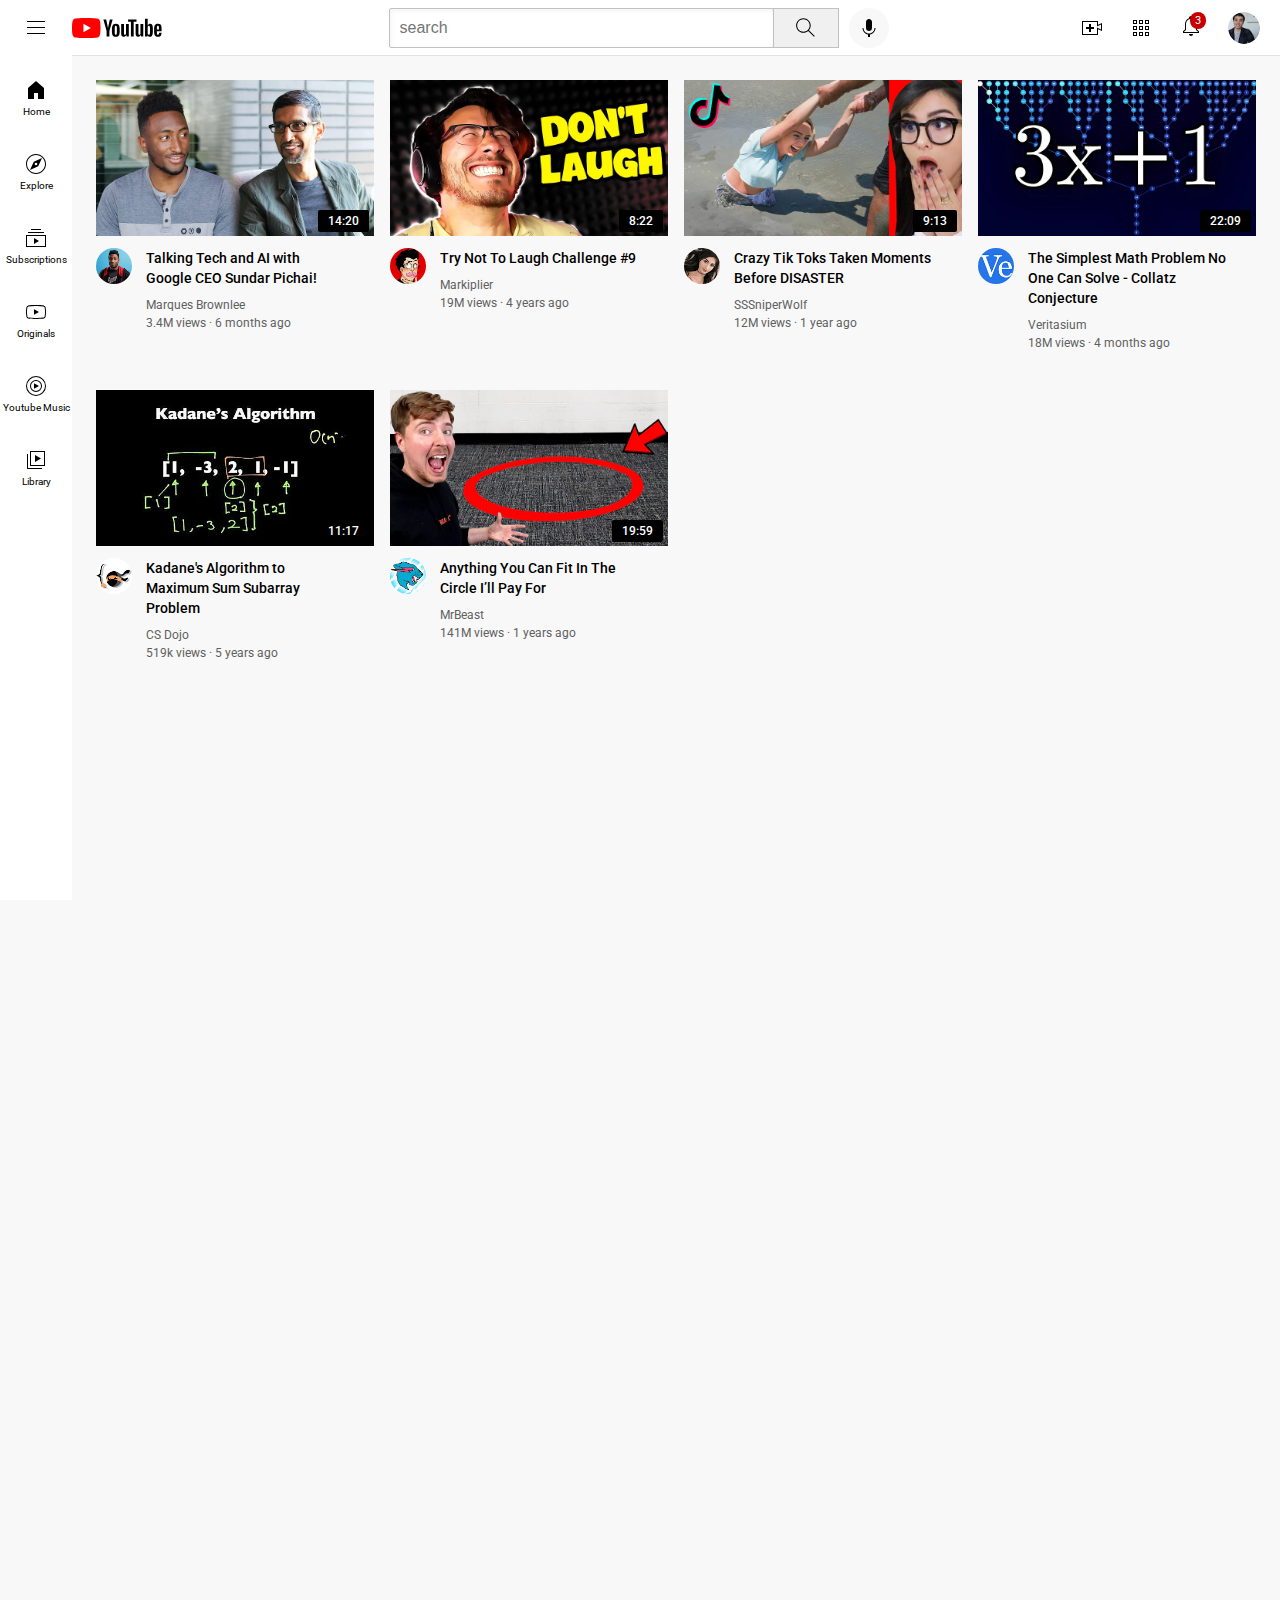
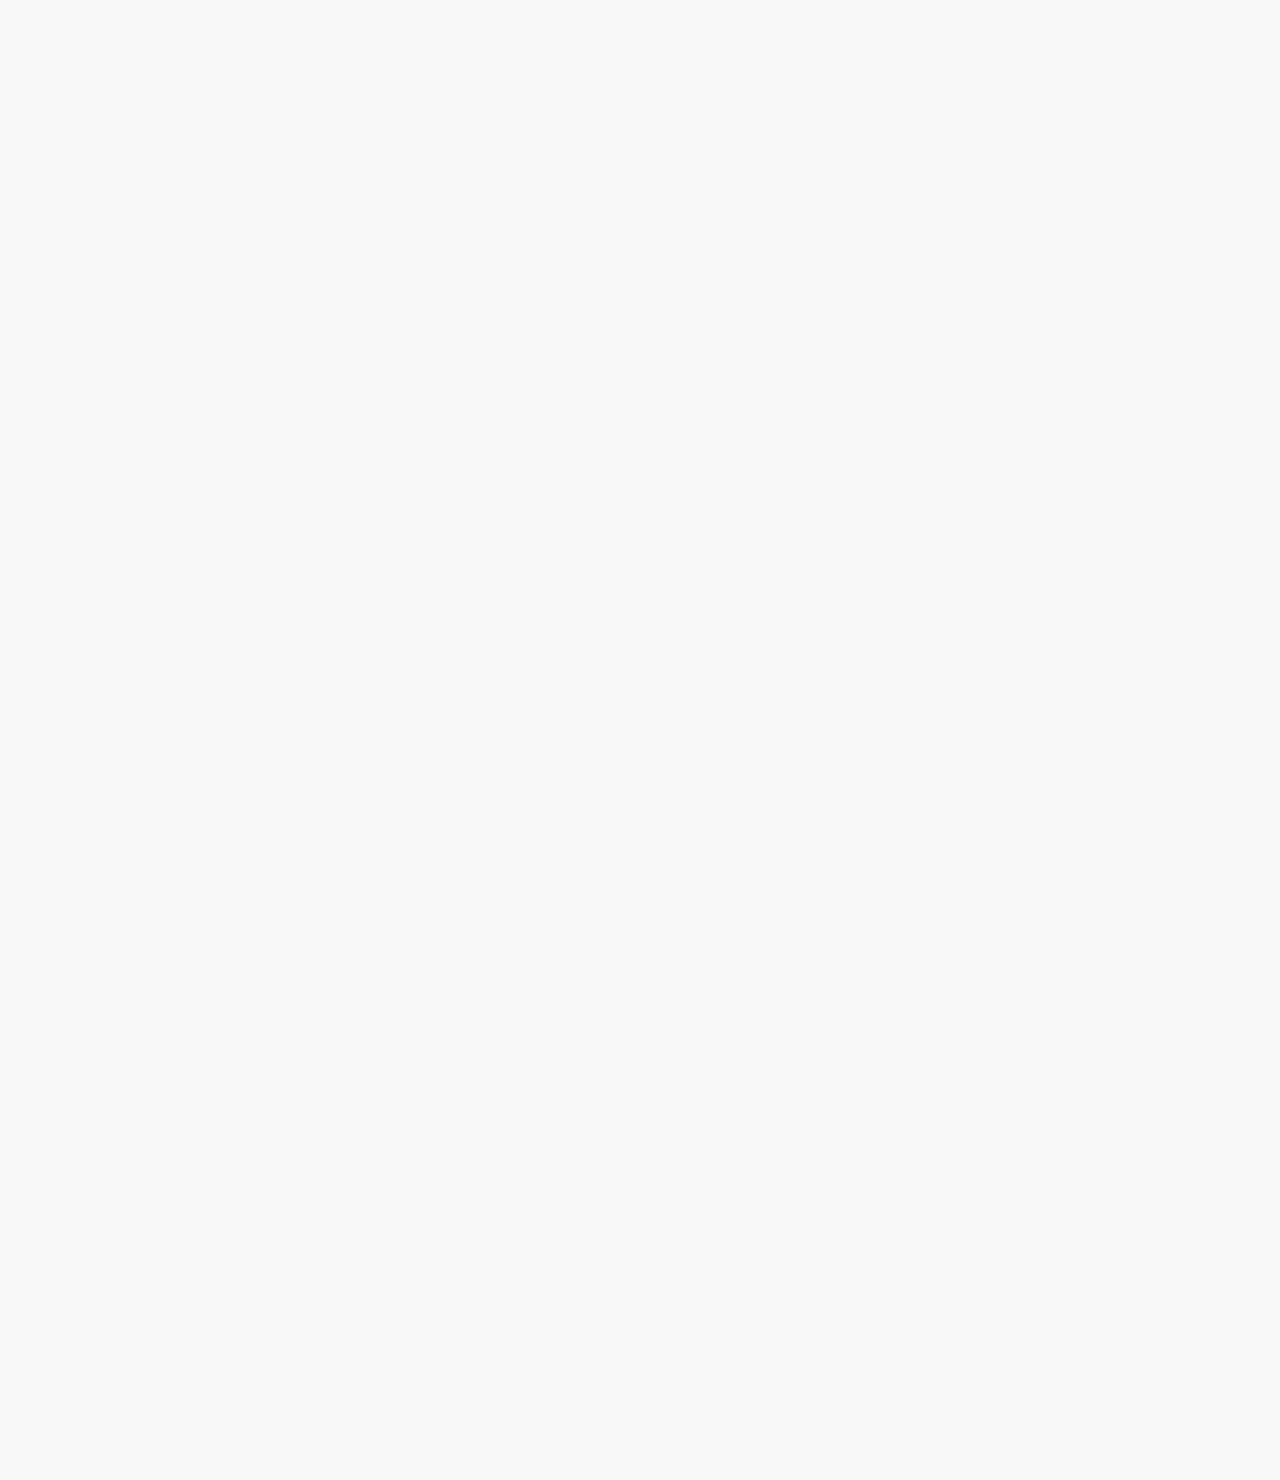
==== index.html @ a24e0095 "Rename youtube.html to index.html" ====
<!DOCTYPE html>
<html>
  <head><meta charset="utf-8">
    
      <title>youtube.com clone</title>

      <link rel="preconnect" href="https://fonts.googleapis.com">
  <link rel="preconnect" href="https://fonts.gstatic.com" crossorigin="">
  <link href="https://fonts.googleapis.com/css2?family=Roboto:wght@400;500;700&amp;display=swap" rel="stylesheet">

  <link rel="stylesheet" href="styles/general.css">
  <link rel="stylesheet" href="styles/video.css">
  <link rel="stylesheet" href="styles/header.css">
  <link rel="stylesheet" href="styles/sidebar.css">
   </head>
<body >
    
    <div class="header">
      <div class="left-section">
        <img class="hamburger-menu" src="icons/hamburger-menu.svg">
        <img class="youtube-logo" src="icons/youtube-logo.svg">
      </div>
      <div class="middle-section"> 
        <input class="search-bar" type="text" placeholder="search">
        <button class="search-button">
          <img class="search-icon" src="icons/search.svg">
          <div class="tooltip">Search</div>
        </button>
        <button class="voice-search-button">
          <img class="voice-search-icon" = src="icons/voice-search-icon.svg">
          <div class="tooltip">Search with your voice</div>
        </button>
      </div>
      <div class="right-section">
        <img class="upload-icon" src="icons/upload.svg">
        <img class="youtube-apps-icon" src="icons/youtube-apps.svg">
        <div class="notifications-icon-container">
          <img class="notifications-icon" src="icons/notifications.svg">
          <div class="notifications-count">3</div>
        </div>
        
        <img class="current-user-pic" src="chanel-pictures/my-channel.jpeg">
      </div>
     
    </div>
    <div class="sidebar">
      <div class="sidebar-link"><img src="icons/home.svg">
      <div>Home</div>
      </div>
      <div class="sidebar-link"><img src="icons/explore.svg">
      <div>Explore</div>
      </div>
      <div class="sidebar-link"><img src="icons/subscriptions.svg">
      <div>Subscriptions</div>
      </div>
      <div class="sidebar-link"><img src="icons/originals.svg">
      <div>Originals</div>
      </div>
      <div class="sidebar-link"><img src="icons/youtube-music.svg">
      <div>Youtube Music</div>
      </div>
      <div class="sidebar-link"><img src="icons/library.svg">
      <div>Library</div>
      </div>
    </div>
    
    <div class="video-grid">
      <div 
      class="video-preview">
         <div class="thumbnail-row"> 
           <img class="thumbnail" 
           src="thumbnails/thumbnail-1.webp">
           <div class="video-time">
            14:20</div>
         </div>
       <div class="video-info-grid">  
        <div class="channel-pic">
           <img class="profile-pic" src="chanel-pictures/channel-1.jpeg">
         </div>
         <div class="video-info">
       
             <p class="video-title">
             Talking Tech and AI with Google CEO Sundar Pichai!
           </p>
           <p class="video-author">
             Marques Brownlee 
           </p>
           <p class="video-stats">
             3.4M views · 6 months ago
           </p>
           </div>
         </div>
       </div>
       <div
        class="video-preview">
              <div class="thumbnail-row"> 
                <img class="thumbnail" 
                src="thumbnails/thumbnail-2.webp">
                <div class="video-time2">
                  8:22
                </div>
              </div>
           <div class="video-info-grid">
              <div class="channel-pic">
                <img class="profile-pic" src="chanel-pictures/channel-2.jpeg">
              </div>
              <div class="video-info">
                <p class="video-title">
                Try Not To Laugh Challenge #9
              </p>
              <p class="video-author">
               Markiplier 
              </p>
              <p class="video-stats">
               19M views · 4 years ago
              </p>
                 </div>
           </div>
       </div>          
   
   
       <div 
      class="video-preview">
         <div class="thumbnail-row"> 
           <img class="thumbnail" 
           src="thumbnails/thumbnail-3.webp">
           <div class="video-time3">
            9:13
           </div>
         </div>
       <div class="video-info-grid">  
        <div class="channel-pic">
           <img class="profile-pic" src="chanel-pictures/channel-3.jpeg">
         </div>
         <div class="video-info">
       
             <p class="video-title">
             Crazy Tik Toks Taken Moments Before DISASTER
           </p>
           <p class="video-author">
            SSSniperWolf 
           </p>
           <p class="video-stats">
             12M views · 1 year ago
           </p>
           </div>
         </div>
       </div>
       <div
        class="video-preview">
              <div class="thumbnail-row"> 
                <img class="thumbnail" 
                src="thumbnails/thumbnail-4.webp">
                <div class="video-time4">
                  22:09
                 </div>
              </div>
           <div class="video-info-grid">
              <div class="channel-pic">
                <img class="profile-pic" src="chanel-pictures/channel-4.jpeg">
              </div>
              <div class="video-info">
                <p class="video-title">
                The Simplest Math Problem No One Can Solve - Collatz Conjecture </p>
              <p class="video-author">
               Veritasium 
              </p>
              <p class="video-stats">
               18M views · 4 months ago
              </p>
                 </div>
           </div>
       </div>          
   
   
       <div 
      class="video-preview">
         <div class="thumbnail-row"> 
           <img class="thumbnail" 
           src="thumbnails/thumbnail-5.webp">
           <div class="video-time5">
            11:17
           </div>
         </div>
       <div class="video-info-grid">  
        <div class="channel-pic">
           <img class="profile-pic" src="chanel-pictures/channel-5.jpeg">
         </div>
         <div class="video-info">
       
             <p class="video-title">
             Kadane's Algorithm to Maximum Sum Subarray Problem
           </p>
           <p class="video-author">
             CS Dojo 
           </p>
           <p class="video-stats">
             519k views · 5 years ago
           </p>
           </div>
         </div>
       </div>
       <div
        class="video-preview">
              <div class="thumbnail-row"> 
                <img class="thumbnail" 
                src="thumbnails/thumbnail-6.webp">
                <div class="video-time6">
                  19:59
                </div>
              </div>
           <div class="video-info-grid">
              <div class="channel-pic">
                <img class="profile-pic" src="chanel-pictures/channel-6.jpeg">
              </div>
              <div class="video-info">
                <p class="video-title">
                Anything You Can Fit In The Circle I’ll Pay For
              </p>
              <p class="video-author">
               MrBeast 
              </p>
              <p class="video-stats">
               141M views · 1 years ago
              </p>
                 </div>
           </div>
       </div>          
    </div>
   

  </body>

</html>
---- styles/general.css ----
p{
  font-family: roboto,arial;
  margin-top: 0;
  margin-bottom: 0;
}
body{
  margin: 0;
  height: 3000px;
  padding-top:80px;
  padding-left: 96px;
  padding-right: 24px;
  background-color: rgb(248, 248, 248);
  font-family: roboto,arial;
}
---- styles/video.css ----
.video-author,.profile-pic,.thumbnail,.video-title{
  cursor: pointer;
  
}
.thumbnail{
  width: 100%;  

}

.video-title{
  margin-top: 0px;
  font-size: 14px;
  font-weight: 500;
  line-height: 20px;
  margin-bottom: 10px;
  
}
.video-author,.video-stats{
  font-size: 12px;
  color: rgb(96, 96, 96);

}
.video-author{
  margin-bottom: 4px;
}

.video-info-grid{
  display: grid;
  grid-template-columns: 50px 1fr;
}
.video-grid{
  display: grid;
  grid-template-columns: 1fr 1fr 1fr;
  column-gap: 16px;
  row-gap: 40px;
}
.channel-pic{
  width: 50px;
  vertical-align: top;

}
.video-info{
  display: inline-block;
  width: 200px;

}
.profile-pic{
  width: 36px;
  border-radius: 50px;
}
.thumbnail-row{
  margin-bottom: 8px;
  position: relative;
}
.video-time,.video-time2,.video-time3,
.video-time4,.video-time5,.video-time6{
  background-color: black;
  color: white;
  position: absolute;
  bottom: 8px;
  right: 5px;
  font-size: 12px;
  font-weight: 500;
  padding: 4px 10px;
  border-radius: 2px;

}
@media (max-width: 700px) {
  .video-grid{
    grid-template-columns: 1fr 1fr;
  }
}
@media(min-width:701px) and (max-width:999px){
  .video-grid{
    grid-template-columns: 1fr 1fr 1fr;
  }
}
@media (min-width:1000px){
  .video-grid{
    grid-template-columns: 1fr 1fr 1fr 1fr;
  }
}
---- styles/header.css ----
.header{
  height: 55px;
  display: flex;
  flex-direction: row;
  justify-content: space-between;
  background-color: white;
  z-index: 100;

  position: fixed;
  top: 0;
  right: 0;
  left: 0;
  border-bottom-width: 1px;
  border-bottom-style: solid;
  border-bottom-color: rgb(226, 226, 226);

}
.left-section{
  align-items: center;
  display: flex;
}
.middle-section{
  flex: 1;
  margin-left: 70px;
  margin-right: 35px;
  max-width: 500px;
  display: flex;
  align-items: center;

}
.search-bar{
  flex: 1;
  width: 0;
  height: 36px;
  padding-left:10px ;
  font-size: 16px;
  border-width: 1px;
  border-style: solid;
  border-color: rgb(193, 193, 193);
  border-radius: 2px;
  box-shadow: inset 1px 2px 5px rgba(0, 0, 0, 0.05);
}
.search-bar::placeholder{
  font-size: 16px;
}
.search-button{
  height: 40px;
  width: 66px;
  background-color: rgb(240, 240, 240);
  border-width: 1px;
  border-style: solid;
  border-color: rgb(192, 192, 192);
  margin-left: -1px;
  margin-right: 10px;
  cursor: pointer;

}
.search-button,.voice-search-button{
  position: relative;
  display: flex;
  justify-content: center;
  align-items: center;
  
}

.voice-search-button{
  height: 40px;
  width: 40px;
  border-radius: 20px;
  border: none;
  background-color: rgb(248, 248, 248);
  cursor: pointer;
  
}

.search-icon{
  height: 25px;

}

.search-button .tooltip,
.voice-search-button .tooltip{
  position: absolute;
  background-color: gray;
  color: white;
  padding-top: 4px;
  padding-bottom: 4px;
  padding-left: 8px;
  padding-right: 8px;
  border-radius: 2px;
  font-size: 12px;
  bottom: -30px;
  opacity: 0;
  pointer-events: none;
  white-space: nowrap;
}
.search-button:hover .tooltip,
.voice-search-button:hover .tooltip{
  opacity: 1;
  transition: opacity 0.15s;
}

.voice-search-icon{
  height: 24px;

}
.right-section{
  margin-right: 20px;
  width: 180px;
  display: flex;
  align-items: center;
  justify-content: space-between;
  flex-shrink: 0;
}
.hamburger-menu{
  height: 24px;
  margin-left: 24px;
  margin-right: 24px;
}
.youtube-logo{
  height: 20px;
}
.upload-icon{
  height: 24px;
}
.youtube-apps-icon{
  height: 24px;
}
.notifications-icon{
  height: 24px;
}
.notifications-icon-container{
  position: relative;
}
.notifications-count{
  position: absolute;
  background-color: rgb(200, 0, 0);
  top: -2px;
  right: -3px;
  color: white;
  font-size: 11px;
  padding-left: 5px;
  padding-right: 5px;
  padding-top:2px;
  padding-bottom: 2px;
  border-radius: 10px;
}
.current-user-pic{
  height: 32px;
  border-radius: 16px;
}
.upload-icon,.current-user-pic,.hamburger-menu,
.notifications-count,.notifications-icon,
.youtube-apps-icon,.youtube-logo{
  cursor: pointer;
}
---- styles/sidebar.css ----
.sidebar{
  position: fixed;
  left: 0;
  bottom: 0;
  top: 55px;
  background-color: white;
  width: 72px;
  z-index: 200;
  padding-top: 5px;
}
.sidebar-link{
  height: 74px;
  display: flex;
  justify-content: center;
  align-items: center;
  flex-direction: column;
  cursor: pointer;

}
.sidebar-link:hover{
  background-color: rgb(235, 235, 235);
}
.sidebar-link img {
  height: 24px;
  margin-bottom: 4px;
}
.sidebar-link div{
  font-size: 10px;
}
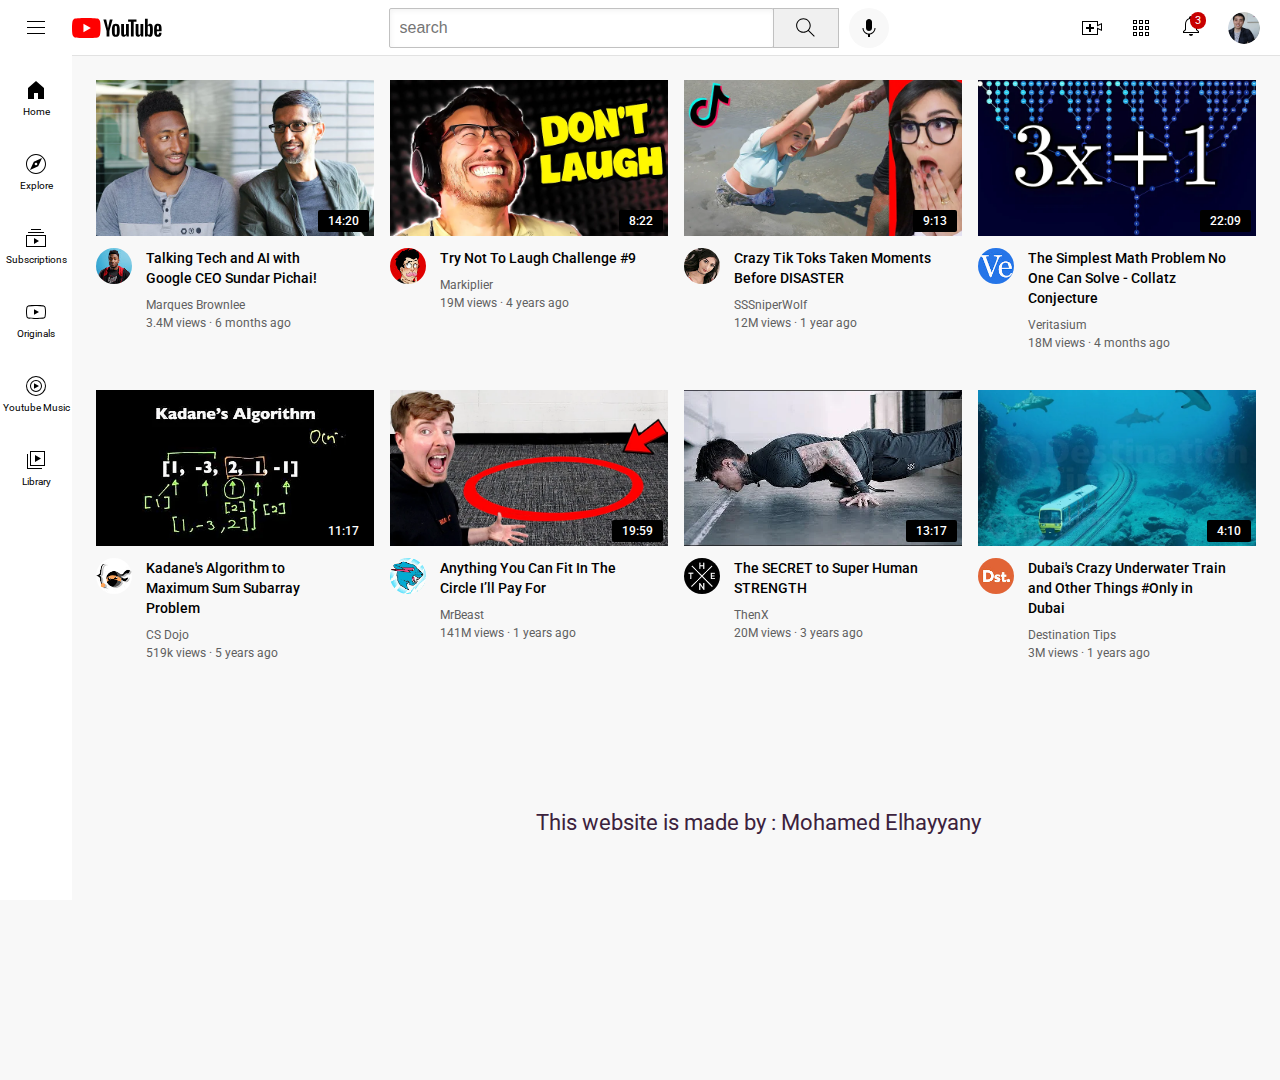
==== commit a10f818a: "Rename youtube.html to index.html" ====
--- a/index.html
+++ b/index.html
@@ -14,6 +14,7 @@
   <link rel="stylesheet" href="styles/sidebar.css">
    </head>
 <body >
+
     
     <div class="header">
       <div class="left-section">
@@ -226,6 +227,61 @@
                  </div>
            </div>
        </div>          
+       <div
+       class="video-preview">
+             <div class="thumbnail-row"> 
+               <img class="thumbnail" 
+               src="thumbnails/thumbnail-9.webp">
+               <div class="video-time7">
+                 13:17
+               </div>
+             </div>
+          <div class="video-info-grid">
+             <div class="channel-pic">
+               <img class="profile-pic" src="chanel-pictures/channel-9.jpeg">
+             </div>
+             <div class="video-info">
+               <p class="video-title">                
+                The SECRET to Super Human STRENGTH 
+             </p>
+             <p class="video-author">
+              ThenX
+             </p>
+             <p class="video-stats">
+              20M views · 3 years ago
+             </p>
+                </div>
+          </div>
+      </div>  
+      <div
+      class="video-preview">
+            <div class="thumbnail-row"> 
+              <img class="thumbnail" 
+              src="thumbnails/thumbnail-11.webp">
+              <div class="video-time6">
+                4:10
+              </div>
+            </div>
+         <div class="video-info-grid">
+            <div class="channel-pic">
+              <img class="profile-pic" src="chanel-pictures/channel-11.jpeg">
+            </div>
+            <div class="video-info">
+              <p class="video-title">
+              Dubai's Crazy Underwater Train and Other Things #Only in Dubai
+            </p>
+            <p class="video-author">
+              Destination Tips 
+            </p>
+            <p class="video-stats">
+             3M views · 1 years ago
+            </p>
+               </div>
+         </div>
+     </div>  
+    </div>
+    <div class="copyrights">
+      <p>This website is made by : Mohamed Elhayyany</p>
     </div>
    
 
--- a/styles/general.css
+++ b/styles/general.css
@@ -5,7 +5,7 @@
 }
 body{
   margin: 0;
-  height: 3000px;
+  height: 1000px;
   padding-top:80px;
   padding-left: 96px;
   padding-right: 24px;
--- a/styles/video.css
+++ b/styles/video.css
@@ -53,7 +53,7 @@
   position: relative;
 }
 .video-time,.video-time2,.video-time3,
-.video-time4,.video-time5,.video-time6{
+.video-time4,.video-time5,.video-time6,.video-time7{
   background-color: black;
   color: white;
   position: absolute;
@@ -79,4 +79,11 @@
   .video-grid{
     grid-template-columns: 1fr 1fr 1fr 1fr;
   }
+}
+.copyrights{
+  margin-top:150px;
+  margin-left: 440px;
+  margin-bottom: 20px;
+  color: rgb(60, 34, 61);
+  font-size: 22px;
 }--- a/styles/header.css
+++ b/styles/header.css
@@ -1,3 +1,19 @@
+.main-header {
+  background-image: url(../img/bb-background2.png);
+  background-repeat: no-repeat;
+  background-position: center;
+  background-size: cover;
+  width: 100%;
+  height: 100%;
+}
+
+h1.logo {
+  text-indent: -9999px;
+  height:115px;
+  margin-top: 10%;
+}
+
+
 .header{
   height: 55px;
   display: flex;
